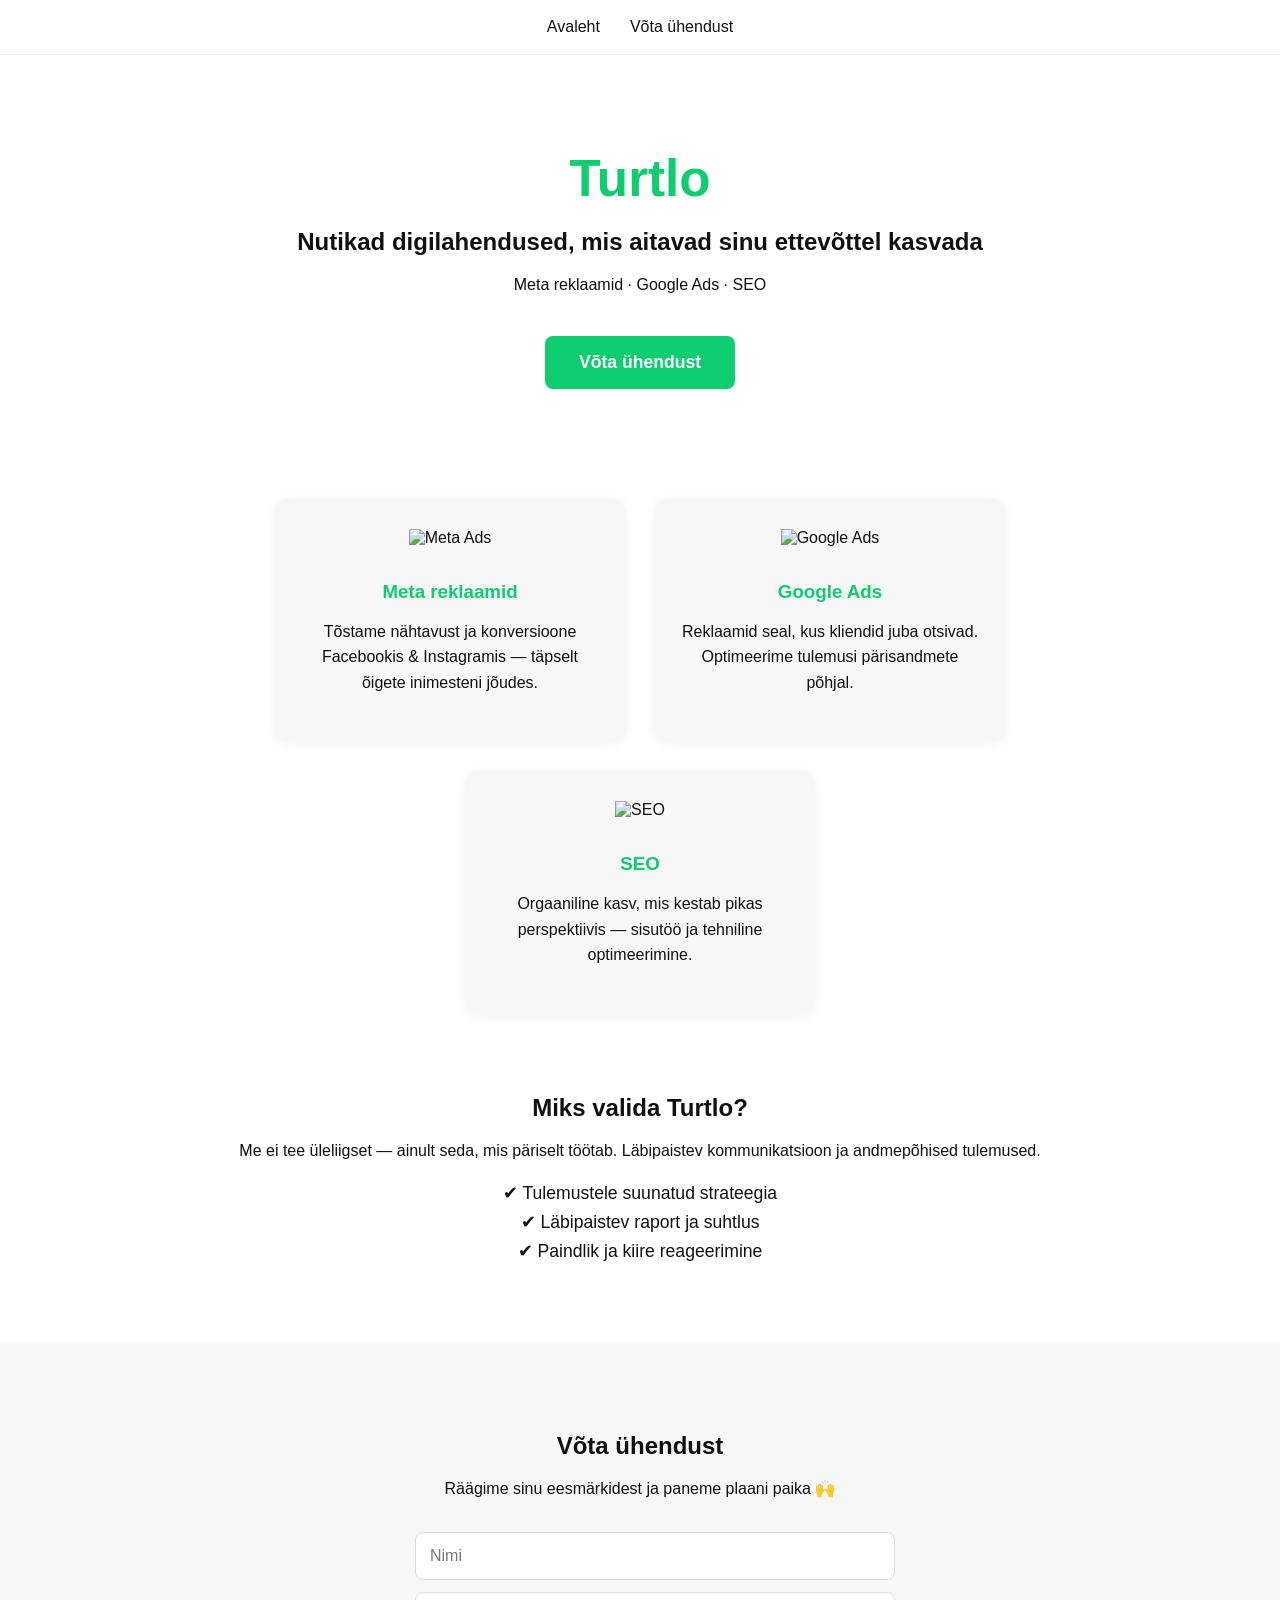
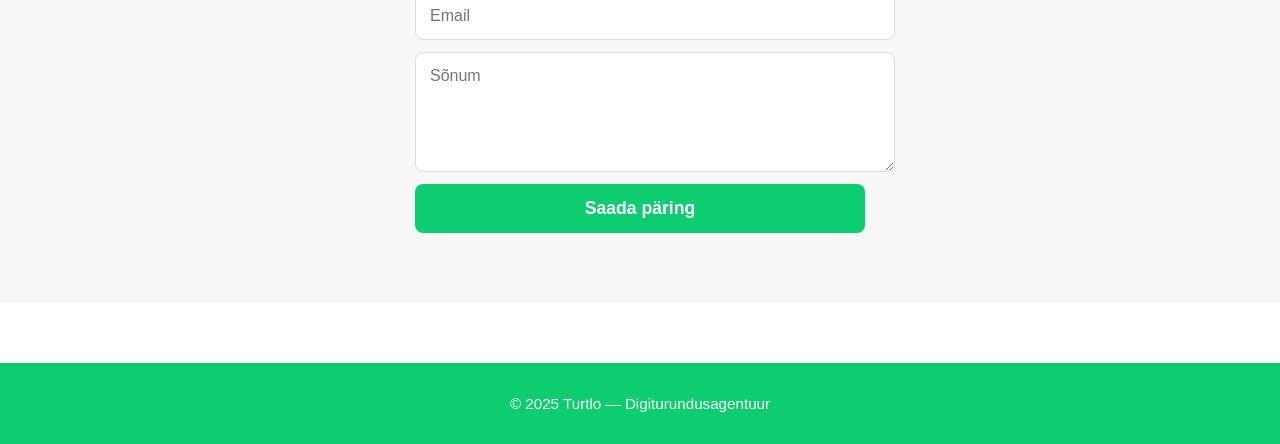
==== index.html @ 81ad3cd6 "uuendatud disain + navbar + kontaktivorm" ====
<!DOCTYPE html>
<html lang="et">
<head>
    <meta charset="UTF-8">
    <meta name="viewport" content="width=device-width, initial-scale=1.0">
    <title>Turtlo – Digiturundusagentuur</title>
    <style>
        body {
            margin: 0;
            font-family: 'Poppins', sans-serif;
            background: #ffffff;
            color: #111;
        }

        html {
            scroll-behavior: smooth;
        }

        /* NAVIGATION */
        .navbar {
            display: flex;
            justify-content: center;
            gap: 30px;
            padding: 18px;
            position: sticky;
            top: 0;
            background: white;
            border-bottom: 1px solid #eee;
            z-index: 100;
        }

        .navbar a {
            text-decoration: none;
            color: #111;
            font-weight: 500;
            font-size: 1rem;
        }

        .navbar a:hover {
            color: #0ECC70;
        }

        /* HERO */
        header {
            padding: 60px 20px;
            text-align: center;
            max-width: 850px;
            margin: auto;
        }

        h1 {
            font-size: 3.2rem;
            margin-bottom: 10px;
            color: #0ECC70;
        }

        h2 {
            margin-bottom: 15px;
        }

        p {
            line-height: 1.6;
        }

        .cta {
            display: inline-block;
            margin-top: 22px;
            background: #0ECC70;
            color: white;
            padding: 16px 34px;
            font-size: 1.1rem;
            border-radius: 8px;
            text-decoration: none;
            font-weight: 600;
        }

        .cta:hover {
            opacity: 0.9;
        }

        /* SERVICES */
        .services {
            display: flex;
            justify-content: center;
            gap: 30px;
            margin: 50px auto;
            max-width: 1100px;
            flex-wrap: wrap;
        }

        .card {
            background: #f7f7f7;
            width: 300px;
            padding: 30px 25px;
            border-radius: 12px;
            text-align: center;
            box-shadow: 0 2px 12px rgba(0,0,0,0.06);
        }

        .card img {
            margin-bottom: 15px;
        }

        .card h3 {
            color: #0ECC70;
            margin-bottom: 12px;
        }

        /* WHY */
        .why {
            max-width: 900px;
            margin: 80px auto;
            text-align: center;
            padding: 0 20px;
        }

        .why ul {
            list-style: none;
            padding: 0;
            margin-top: 20px;
            font-size: 1.1rem;
        }

        .why li {
            margin: 8px 0;
        }

        /* CONTACT FORM */
        .contact {
            background: #f7f7f7;
            padding: 70px 20px;
            text-align: center;
        }

        form {
            max-width: 450px;
            margin: 30px auto 0;
            display: flex;
            flex-direction: column;
            gap: 12px;
        }

        input, textarea {
            padding: 14px;
            border: 1px solid #ddd;
            border-radius: 8px;
            font-size: 1rem;
            width: 100%;
            font-family: inherit;
        }

        button {
            background: #0ECC70;
            color: white;
            border: none;
            padding: 14px;
            font-size: 1.1rem;
            border-radius: 8px;
            cursor: pointer;
            font-weight: 600;
        }

        button:hover {
            opacity: 0.9;
        }

        /* FOOTER */
        footer {
            background: #0ECC70;
            color: white;
            padding: 32px;
            text-align: center;
            font-size: 0.95rem;
            margin-top: 60px;
        }
    </style>
</head>
<body>

    <nav class="navbar">
        <a href="#">Avaleht</a>
        <a href="#contact">Võta ühendust</a>
    </nav>

    <header>
        <h1>Turtlo</h1>
        <h2>Nutikad digilahendused, mis aitavad sinu ettevõttel kasvada</h2>
        <p>Meta reklaamid · Google Ads · SEO</p>
        <a class="cta" href="#contact">Võta ühendust</a>
    </header>

    <section class="services">
        <div class="card">
            <img src="https://cdn-icons-png.flaticon.com/512/124/124010.png" width="60" alt="Meta Ads">
            <h3>Meta reklaamid</h3>
            <p>Tõstame nähtavust ja konversioone Facebookis & Instagramis — täpselt õigete inimesteni jõudes.</p>
        </div>
        <div class="card">
            <img src="https://cdn-icons-png.flaticon.com/512/300/300221.png" width="60" alt="Google Ads">
            <h3>Google Ads</h3>
            <p>Reklaamid seal, kus kliendid juba otsivad. Optimeerime tulemusi pärisandmete põhjal.</p>
        </div>
        <div class="card">
            <img src="https://cdn-icons-png.flaticon.com/512/1006/1006771.png" width="60" alt="SEO">
            <h3>SEO</h3>
            <p>Orgaaniline kasv, mis kestab pikas perspektiivis — sisutöö ja tehniline optimeerimine.</p>
        </div>
    </section>

    <section class="why">
        <h2>Miks valida Turtlo?</h2>
        <p>Me ei tee üleliigset — ainult seda, mis päriselt töötab. Läbipaistev kommunikatsioon ja andmepõhised tulemused.</p>
        <ul>
            <li>✔ Tulemustele suunatud strateegia</li>
            <li>✔ Läbipaistev raport ja suhtlus</li>
            <li>✔ Paindlik ja kiire reageerimine</li>
        </ul>
    </section>

    <section id="contact" class="contact">
        <h2>Võta ühendust</h2>
        <p>Räägime sinu eesmärkidest ja paneme plaani paika 🙌</p>

        <!-- Asenda "yourFormID" Formspree URL-iga -->
        <form action="https://formspree.io/f/yourFormID" method="POST">
            <input type="text" name="name" placeholder="Nimi" required>
            <input type="email" name="email" placeholder="Email" required>
            <textarea name="message" placeholder="Sõnum" rows="5" required></textarea>
            <button type="submit">Saada päring</button>
        </form>
    </section>

    <footer>
        © 2025 Turtlo — Digiturundusagentuur
    </footer>

</body>
</html>
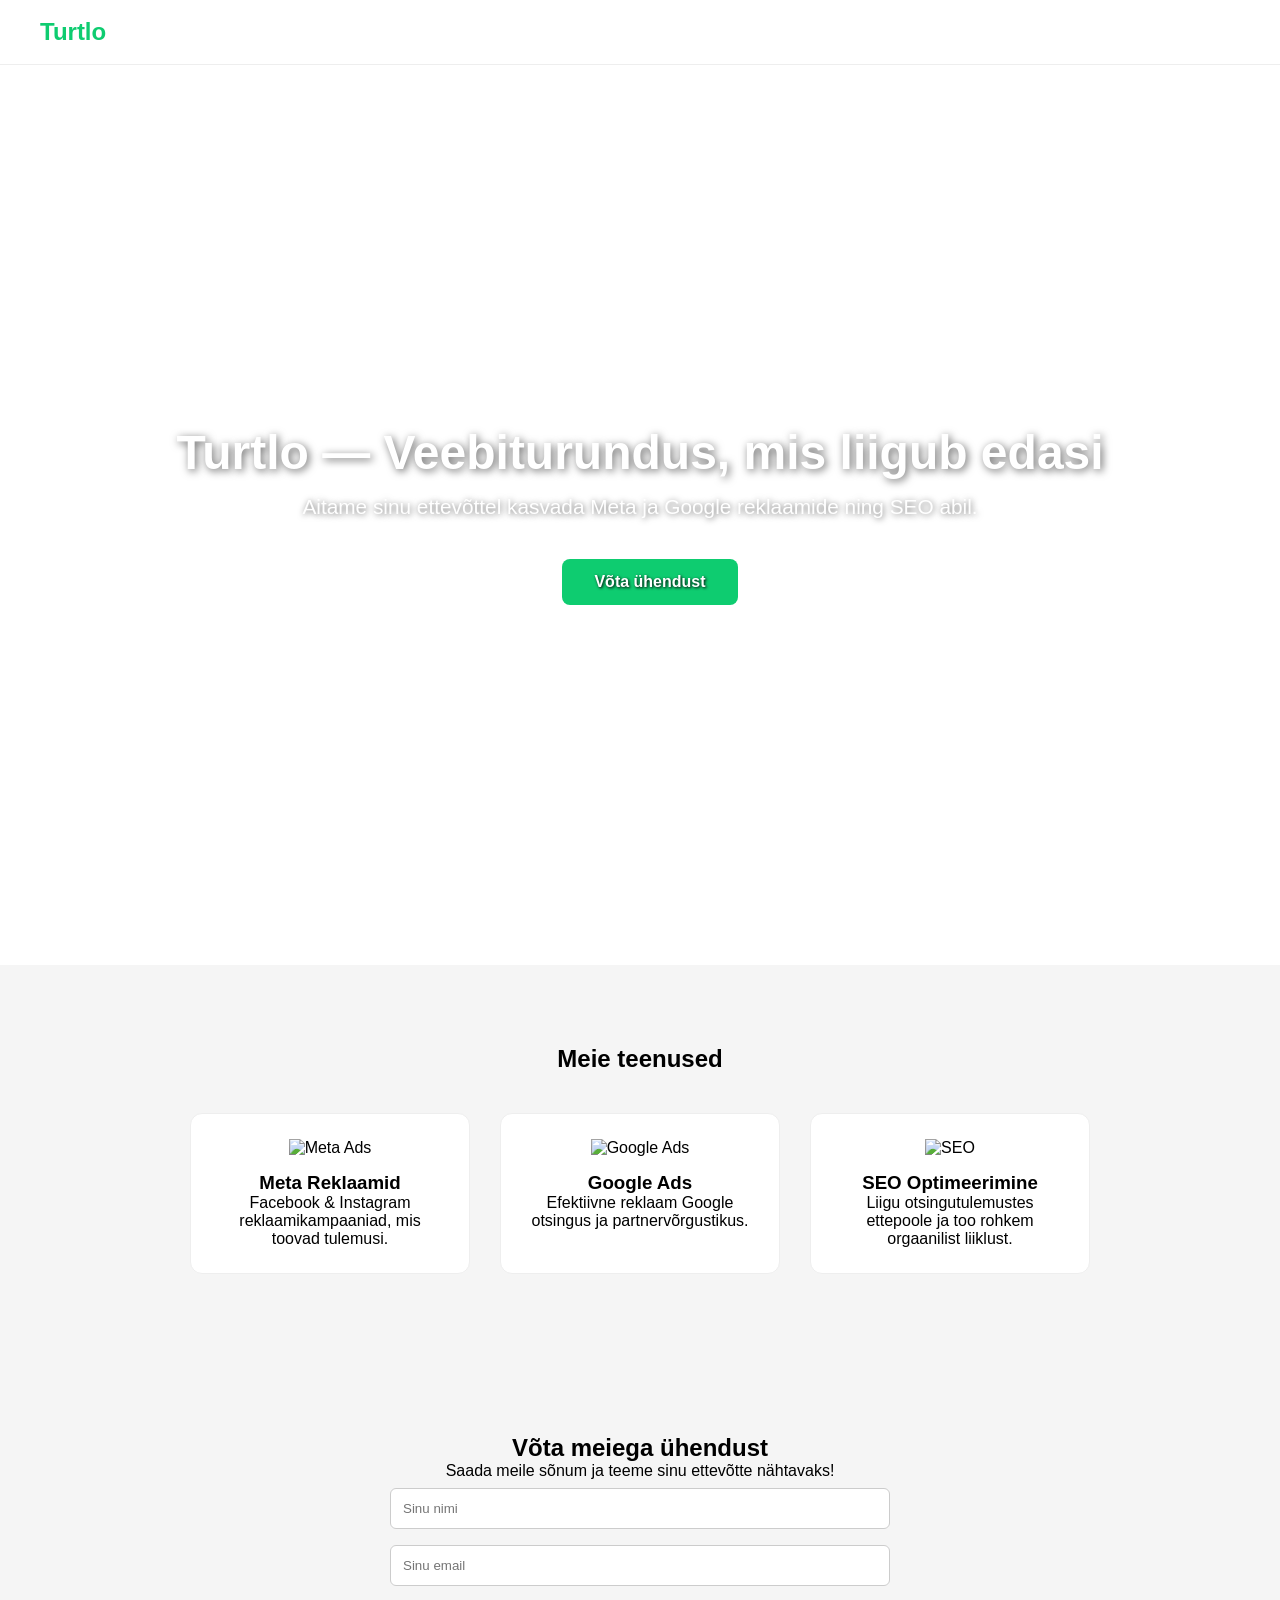
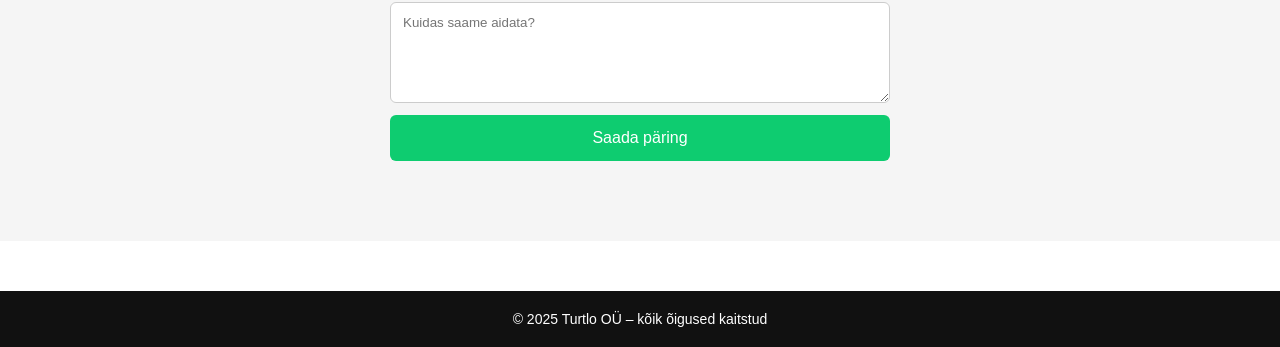
==== commit a0353bbf: "uus disain, teksti parandused, nuppude sättimine, jms" ====
--- a/index.html
+++ b/index.html
@@ -1,238 +1,242 @@
 <!DOCTYPE html>
 <html lang="et">
 <head>
-    <meta charset="UTF-8">
-    <meta name="viewport" content="width=device-width, initial-scale=1.0">
-    <title>Turtlo – Digiturundusagentuur</title>
-    <style>
-        body {
-            margin: 0;
-            font-family: 'Poppins', sans-serif;
-            background: #ffffff;
-            color: #111;
-        }
-
-        html {
-            scroll-behavior: smooth;
-        }
-
-        /* NAVIGATION */
-        .navbar {
-            display: flex;
-            justify-content: center;
-            gap: 30px;
-            padding: 18px;
-            position: sticky;
-            top: 0;
-            background: white;
-            border-bottom: 1px solid #eee;
-            z-index: 100;
-        }
-
-        .navbar a {
-            text-decoration: none;
-            color: #111;
-            font-weight: 500;
-            font-size: 1rem;
-        }
-
-        .navbar a:hover {
-            color: #0ECC70;
-        }
-
-        /* HERO */
-        header {
-            padding: 60px 20px;
-            text-align: center;
-            max-width: 850px;
-            margin: auto;
-        }
-
-        h1 {
-            font-size: 3.2rem;
-            margin-bottom: 10px;
-            color: #0ECC70;
-        }
-
-        h2 {
-            margin-bottom: 15px;
-        }
-
-        p {
-            line-height: 1.6;
-        }
-
-        .cta {
-            display: inline-block;
-            margin-top: 22px;
-            background: #0ECC70;
-            color: white;
-            padding: 16px 34px;
-            font-size: 1.1rem;
-            border-radius: 8px;
-            text-decoration: none;
-            font-weight: 600;
-        }
-
-        .cta:hover {
-            opacity: 0.9;
-        }
-
-        /* SERVICES */
-        .services {
-            display: flex;
-            justify-content: center;
-            gap: 30px;
-            margin: 50px auto;
-            max-width: 1100px;
-            flex-wrap: wrap;
-        }
-
-        .card {
-            background: #f7f7f7;
-            width: 300px;
-            padding: 30px 25px;
-            border-radius: 12px;
-            text-align: center;
-            box-shadow: 0 2px 12px rgba(0,0,0,0.06);
-        }
-
-        .card img {
-            margin-bottom: 15px;
-        }
-
-        .card h3 {
-            color: #0ECC70;
-            margin-bottom: 12px;
-        }
-
-        /* WHY */
-        .why {
-            max-width: 900px;
-            margin: 80px auto;
-            text-align: center;
-            padding: 0 20px;
-        }
-
-        .why ul {
-            list-style: none;
-            padding: 0;
-            margin-top: 20px;
-            font-size: 1.1rem;
-        }
-
-        .why li {
-            margin: 8px 0;
-        }
-
-        /* CONTACT FORM */
-        .contact {
-            background: #f7f7f7;
-            padding: 70px 20px;
-            text-align: center;
-        }
-
-        form {
-            max-width: 450px;
-            margin: 30px auto 0;
-            display: flex;
-            flex-direction: column;
-            gap: 12px;
-        }
-
-        input, textarea {
-            padding: 14px;
-            border: 1px solid #ddd;
-            border-radius: 8px;
-            font-size: 1rem;
-            width: 100%;
-            font-family: inherit;
-        }
-
-        button {
-            background: #0ECC70;
-            color: white;
-            border: none;
-            padding: 14px;
-            font-size: 1.1rem;
-            border-radius: 8px;
-            cursor: pointer;
-            font-weight: 600;
-        }
-
-        button:hover {
-            opacity: 0.9;
-        }
-
-        /* FOOTER */
-        footer {
-            background: #0ECC70;
-            color: white;
-            padding: 32px;
-            text-align: center;
-            font-size: 0.95rem;
-            margin-top: 60px;
-        }
-    </style>
+<meta charset="UTF-8">
+<meta name="viewport" content="width=device-width, initial-scale=1.0">
+<title>Turtlo – Veebiturundusagentuur</title>
+<meta name="description" content="Turtlo aitab sinu ettevõttel kasvada Meta reklaamide, Google reklaamide ja SEO-ga. Võta ühendust!">
+<style>
+* {
+    margin: 0;
+    padding: 0;
+    box-sizing: border-box;
+    font-family: Arial, sans-serif;
+}
+html {
+    scroll-behavior: smooth;
+}
+
+.navbar {
+    display: flex;
+    justify-content: space-between;
+    align-items: center;
+    padding: 18px 40px;
+    position: sticky;
+    top: 0;
+    background: rgba(255,255,255,0.95);
+    border-bottom: 1px solid #eee;
+    z-index: 100;
+}
+.navbar .brand {
+    font-weight: bold;
+    font-size: 1.5rem;
+    color: #0ECC70;
+    text-decoration: none;
+}
+.navbar .nav-links a {
+    text-decoration: none;
+    color: #111;
+    font-weight: 500;
+    font-size: 1rem;
+    margin-left: 20px;
+}
+.navbar .nav-links a:hover {
+    color: #0ECC70;
+}
+
+
+.cta-btn {
+    display: inline-block;
+    margin-left: 20px;
+    padding: 14px 32px;
+    background-color: #0ECC70;
+    color: white;
+    text-decoration: none;
+    border-radius: 8px;
+    font-weight: bold;
+    transition: all 0.3s ease;
+    text-shadow: 1px 1px 3px black; 
+}
+.cta-btn:hover {
+    background-color: #10bb65;
+    transform: scale(1.05);
+}
+
+
+.hero {
+    position: relative;
+    text-align: center;
+    color: white;
+    height: 100vh;
+    display: flex;
+    flex-direction: column;
+    justify-content: center;
+    align-items: center;
+    overflow: hidden;
+}
+.hero video {
+    position: absolute;
+    top: 50%;
+    left: 50%;
+    min-width: 100%;
+    min-height: 100%;
+    width: auto;
+    height: auto;
+    z-index: -1;
+    transform: translate(-50%, -50%);
+    object-fit: cover;
+    filter: brightness(0.5);
+}
+.hero h1 {
+    font-size: 3rem;
+    text-shadow: 2px 2px 8px rgba(0,0,0,0.6);
+}
+.hero p {
+    margin-top: 15px;
+    font-size: 1.3rem;
+    text-shadow: 1px 1px 6px rgba(0,0,0,0.6);
+}
+
+.hero .cta-btn {
+    margin-top: 40px; 
+    padding: 14px 32px;
+    background-color: #0ECC70;
+    color: rgb(255, 255, 255);
+    border-radius: 8px;
+    font-weight: bold;
+    text-shadow: 1px 1px 3px black;  
+}
+.hero .cta-btn:hover {
+    background-color: #10bb65;
+    transform: scale(1.05);
+}
+
+
+.section {
+    padding: 80px 20px;
+    text-align: center;
+    background-color: #f5f5f5;
+}
+
+
+.services {
+    display: flex;
+    justify-content: center;
+    flex-wrap: wrap;
+    gap: 30px;
+    margin-top: 40px;
+}
+.service-card {
+    width: 280px;
+    padding: 25px;
+    background: white;
+    border-radius: 12px;
+    border: 1px solid #eee;
+    transition: 0.3s ease;
+}
+.service-card:hover {
+    transform: translateY(-6px);
+    border-color: #0ecc70;
+}
+.service-card img {
+    width: 60px;
+    margin-bottom: 15px;
+}
+
+
+.contact-form {
+    max-width: 500px;
+    margin: 0 auto;
+}
+input, textarea {
+    width: 100%;
+    padding: 12px;
+    margin: 8px 0;
+    border: 1px solid #ccc;
+    border-radius: 6px;
+}
+button {
+    background: #0ecc70;
+    border: none;
+    padding: 14px;
+    width: 100%;
+    color: white;
+    font-size: 16px;
+    cursor: pointer;
+    border-radius: 6px;
+}
+button:hover {
+    background: #10bb65;
+}
+
+
+footer {
+    margin-top: 50px;
+    padding: 20px;
+    text-align: center;
+    background: #111;
+    color: white;
+    font-size: 14px;
+}
+</style>
 </head>
 <body>
 
-    <nav class="navbar">
-        <a href="#">Avaleht</a>
-        <a href="#contact">Võta ühendust</a>
-    </nav>
-
-    <header>
-        <h1>Turtlo</h1>
-        <h2>Nutikad digilahendused, mis aitavad sinu ettevõttel kasvada</h2>
-        <p>Meta reklaamid · Google Ads · SEO</p>
-        <a class="cta" href="#contact">Võta ühendust</a>
-    </header>
-
-    <section class="services">
-        <div class="card">
-            <img src="https://cdn-icons-png.flaticon.com/512/124/124010.png" width="60" alt="Meta Ads">
-            <h3>Meta reklaamid</h3>
-            <p>Tõstame nähtavust ja konversioone Facebookis & Instagramis — täpselt õigete inimesteni jõudes.</p>
+<nav class="navbar">
+    <a href="#" class="brand">Turtlo</a>
+    <div class="nav-links">
+    </div>
+</nav>
+
+<header class="hero">
+    <video autoplay muted loop playsinline>
+        <source src="video/vid.mp4" type="video/mp4">
+        Sinu brauser ei toeta videot.
+    </video>
+    <h1>Turtlo — Veebiturundus, mis liigub edasi</h1>
+    <p>Aitame sinu ettevõttel kasvada Meta ja Google reklaamide ning SEO abil.</p>
+    <a href="#contact" class="cta-btn">Võta ühendust</a>
+</header>
+
+<section class="section">
+    <h2>Meie teenused</h2>
+    <div class="services">
+
+        <div class="service-card">
+            <img src="https://cdn-icons-png.flaticon.com/512/733/733547.png" alt="Meta Ads">
+            <h3>Meta Reklaamid</h3>
+            <p>Facebook & Instagram reklaamikampaaniad, mis toovad tulemusi.</p>
         </div>
-        <div class="card">
-            <img src="https://cdn-icons-png.flaticon.com/512/300/300221.png" width="60" alt="Google Ads">
+
+        <div class="service-card">
+            <img src="https://cdn-icons-png.flaticon.com/512/281/281769.png" alt="Google Ads">
             <h3>Google Ads</h3>
-            <p>Reklaamid seal, kus kliendid juba otsivad. Optimeerime tulemusi pärisandmete põhjal.</p>
+            <p>Efektiivne reklaam Google otsingus ja partnervõrgustikus.</p>
         </div>
-        <div class="card">
-            <img src="https://cdn-icons-png.flaticon.com/512/1006/1006771.png" width="60" alt="SEO">
-            <h3>SEO</h3>
-            <p>Orgaaniline kasv, mis kestab pikas perspektiivis — sisutöö ja tehniline optimeerimine.</p>
+
+        <div class="service-card">
+            <img src="https://cdn-icons-png.flaticon.com/512/1006/1006771.png" alt="SEO">
+            <h3>SEO Optimeerimine</h3>
+            <p>Liigu otsingutulemustes ettepoole ja too rohkem orgaanilist liiklust.</p>
         </div>
-    </section>
-
-    <section class="why">
-        <h2>Miks valida Turtlo?</h2>
-        <p>Me ei tee üleliigset — ainult seda, mis päriselt töötab. Läbipaistev kommunikatsioon ja andmepõhised tulemused.</p>
-        <ul>
-            <li>✔ Tulemustele suunatud strateegia</li>
-            <li>✔ Läbipaistev raport ja suhtlus</li>
-            <li>✔ Paindlik ja kiire reageerimine</li>
-        </ul>
-    </section>
-
-    <section id="contact" class="contact">
-        <h2>Võta ühendust</h2>
-        <p>Räägime sinu eesmärkidest ja paneme plaani paika 🙌</p>
-
-        <!-- Asenda "yourFormID" Formspree URL-iga -->
-        <form action="https://formspree.io/f/yourFormID" method="POST">
-            <input type="text" name="name" placeholder="Nimi" required>
-            <input type="email" name="email" placeholder="Email" required>
-            <textarea name="message" placeholder="Sõnum" rows="5" required></textarea>
-            <button type="submit">Saada päring</button>
-        </form>
-    </section>
-
-    <footer>
-        © 2025 Turtlo — Digiturundusagentuur
-    </footer>
+    </div>
+</section>
+
+<section id="contact" class="section">
+    <h2>Võta meiega ühendust</h2>
+    <p>Saada meile sõnum ja teeme sinu ettevõtte nähtavaks!</p>
+
+    <form class="contact-form" action="https://formspree.io/f/ENTER-YOUR-ENDPOINT" method="POST">
+        <input type="text" name="name" placeholder="Sinu nimi" required>
+        <input type="email" name="email" placeholder="Sinu email" required>
+        <textarea name="message" rows="5" placeholder="Kuidas saame aidata?" required></textarea>
+        <button type="submit">Saada päring</button>
+    </form>
+</section>
+
+<footer>
+    © 2025 Turtlo OÜ – kõik õigused kaitstud
+</footer>
 
 </body>
 </html>
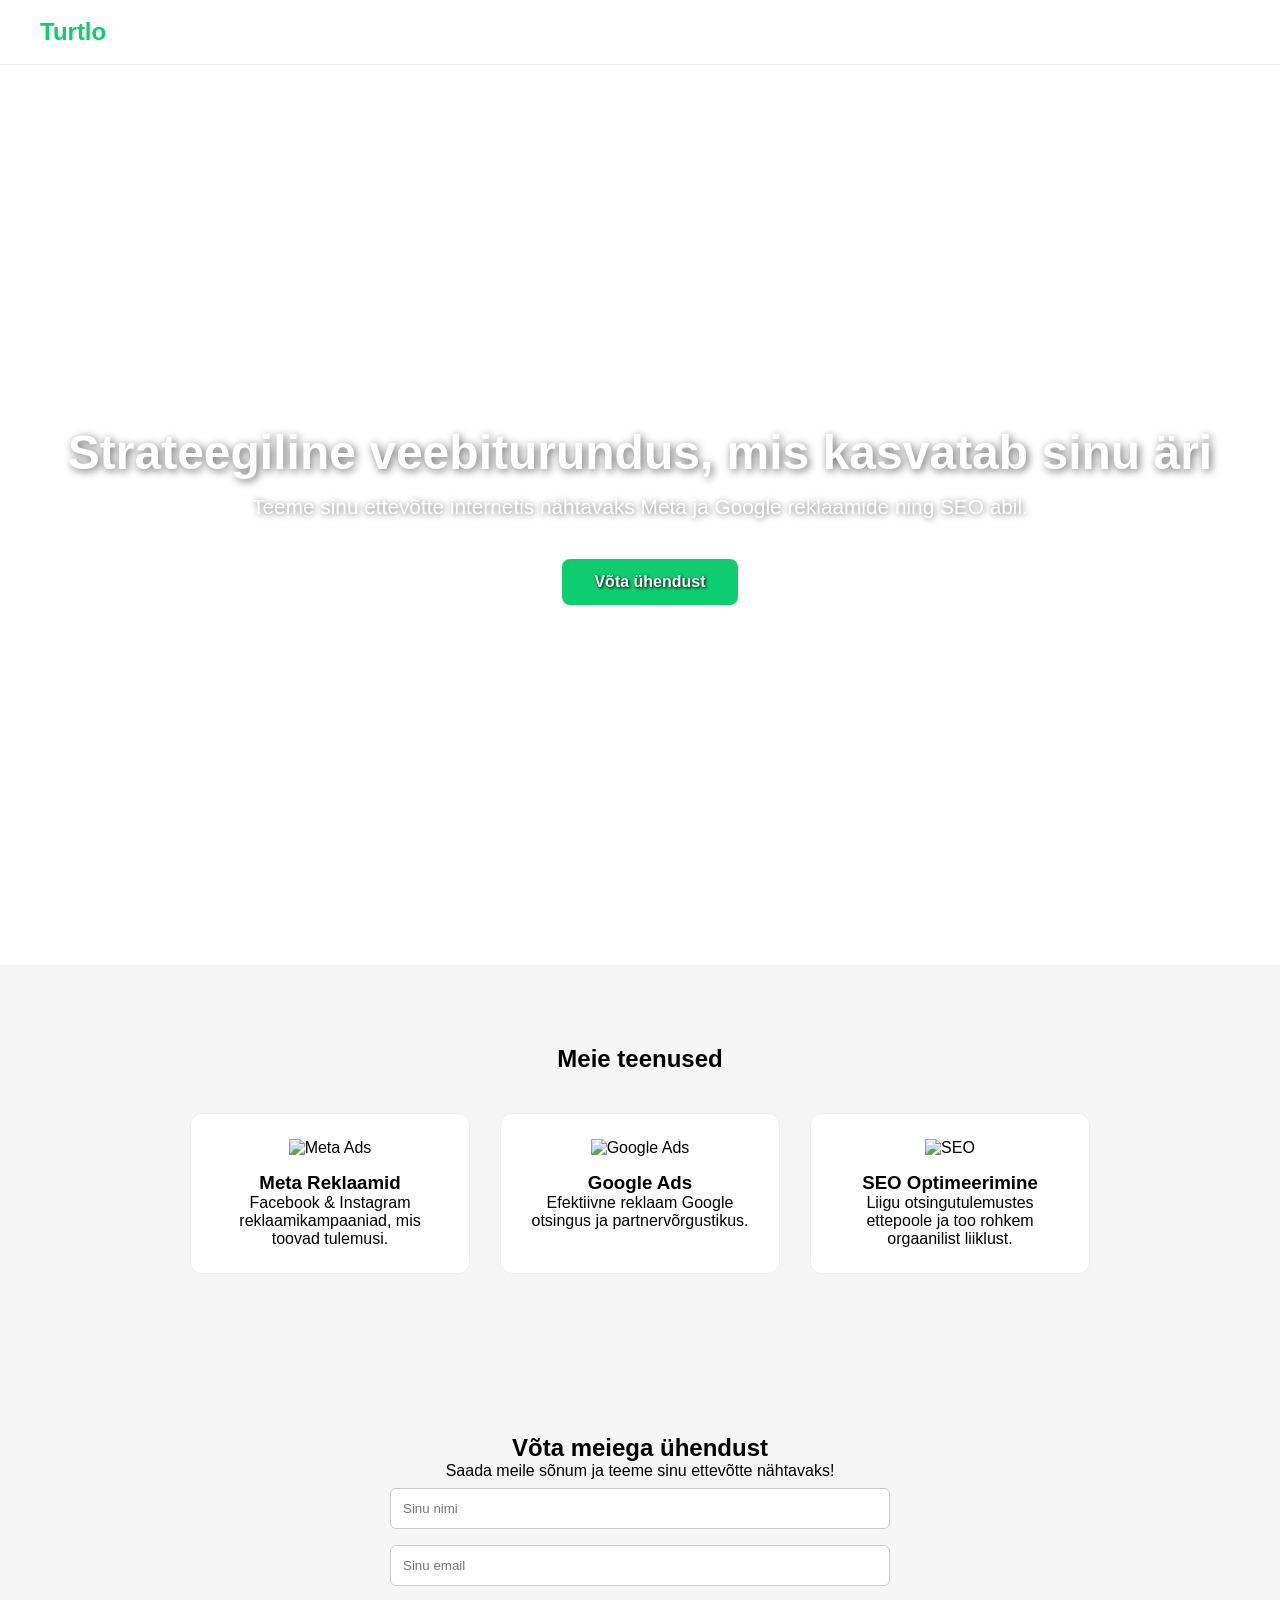
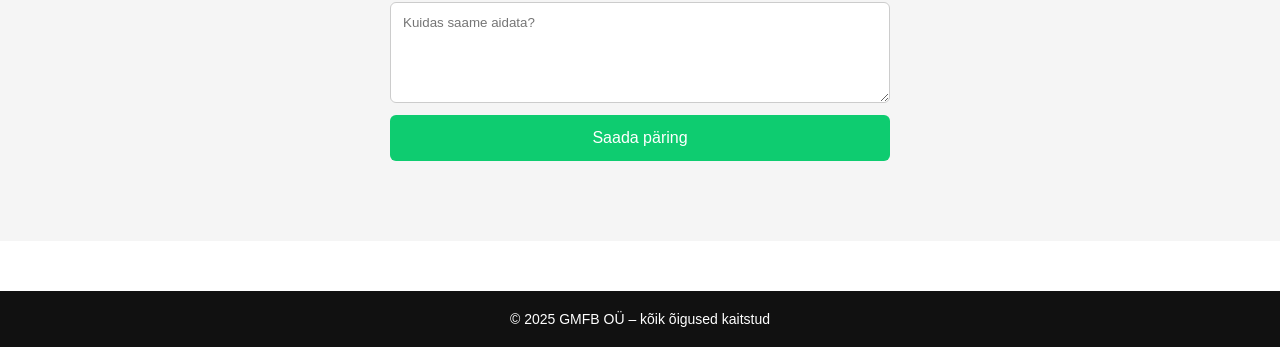
==== commit e9dc766b: "teksti parandused" ====
--- a/index.html
+++ b/index.html
@@ -193,8 +193,8 @@
         <source src="video/vid.mp4" type="video/mp4">
         Sinu brauser ei toeta videot.
     </video>
-    <h1>Turtlo — Veebiturundus, mis liigub edasi</h1>
-    <p>Aitame sinu ettevõttel kasvada Meta ja Google reklaamide ning SEO abil.</p>
+    <h1>Strateegiline veebiturundus, mis kasvatab sinu äri</h1>
+    <p>Teeme sinu ettevõtte internetis nähtavaks Meta ja Google reklaamide ning SEO abil.</p>
     <a href="#contact" class="cta-btn">Võta ühendust</a>
 </header>
 
@@ -235,7 +235,7 @@
 </section>
 
 <footer>
-    © 2025 Turtlo OÜ – kõik õigused kaitstud
+    © 2025 GMFB OÜ – kõik õigused kaitstud
 </footer>
 
 </body>
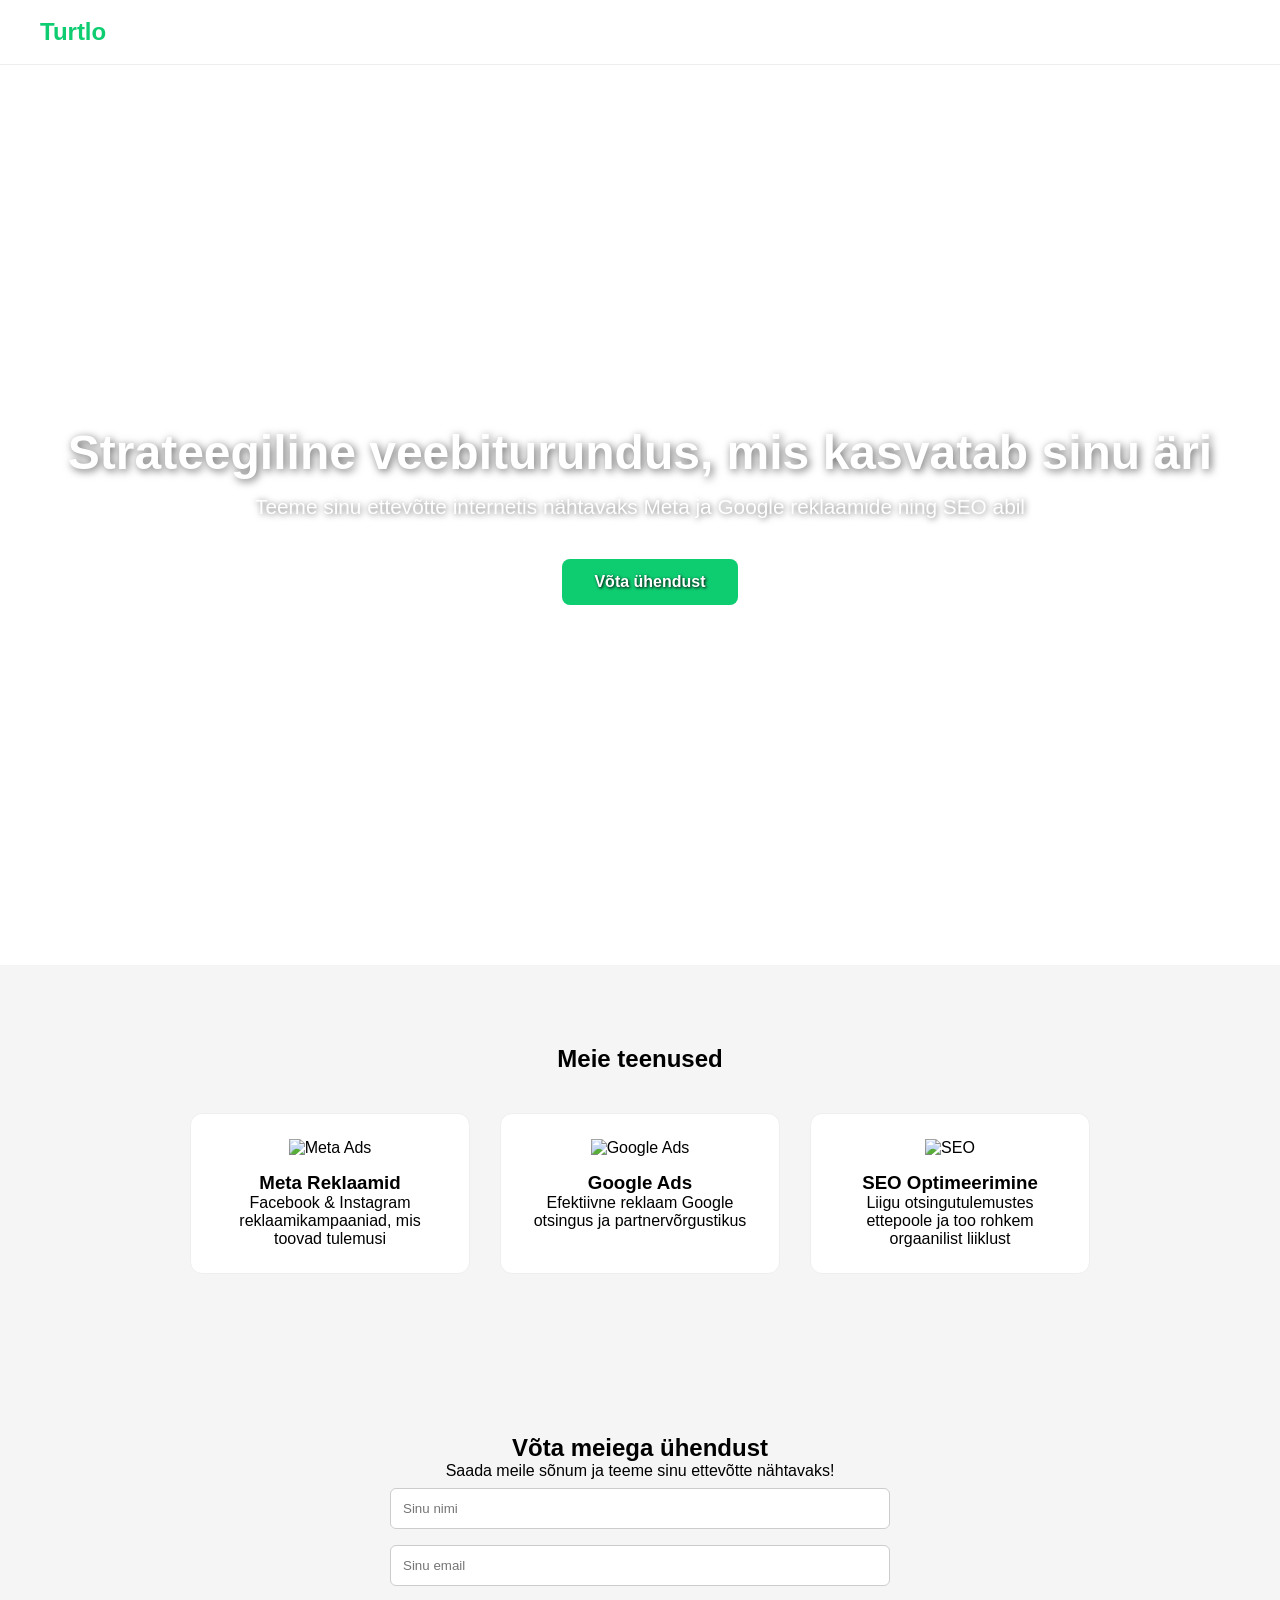
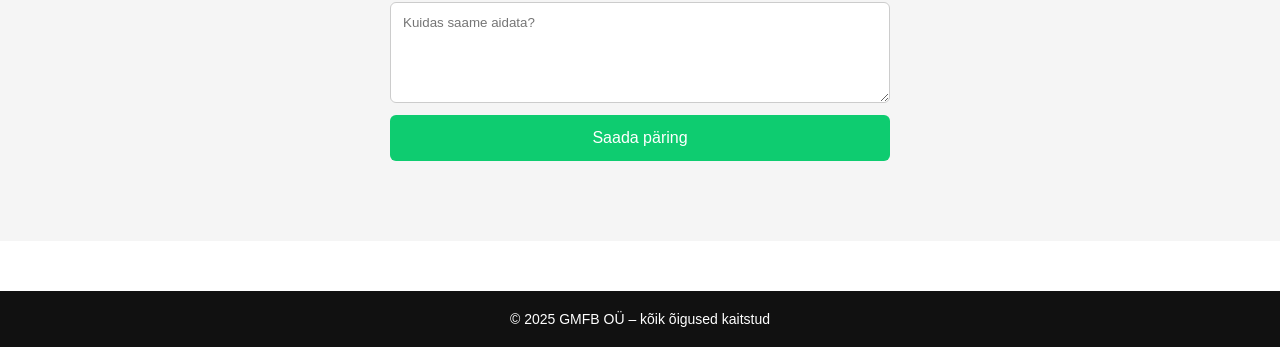
==== commit fe6616c5: "teksti parandused" ====
--- a/index.html
+++ b/index.html
@@ -194,7 +194,7 @@
         Sinu brauser ei toeta videot.
     </video>
     <h1>Strateegiline veebiturundus, mis kasvatab sinu äri</h1>
-    <p>Teeme sinu ettevõtte internetis nähtavaks Meta ja Google reklaamide ning SEO abil.</p>
+    <p>Teeme sinu ettevõtte internetis nähtavaks Meta ja Google reklaamide ning SEO abil</p>
     <a href="#contact" class="cta-btn">Võta ühendust</a>
 </header>
 
@@ -205,19 +205,19 @@
         <div class="service-card">
             <img src="https://cdn-icons-png.flaticon.com/512/733/733547.png" alt="Meta Ads">
             <h3>Meta Reklaamid</h3>
-            <p>Facebook & Instagram reklaamikampaaniad, mis toovad tulemusi.</p>
+            <p>Facebook & Instagram reklaamikampaaniad, mis toovad tulemusi</p>
         </div>
 
         <div class="service-card">
             <img src="https://cdn-icons-png.flaticon.com/512/281/281769.png" alt="Google Ads">
             <h3>Google Ads</h3>
-            <p>Efektiivne reklaam Google otsingus ja partnervõrgustikus.</p>
+            <p>Efektiivne reklaam Google otsingus ja partnervõrgustikus</p>
         </div>
 
         <div class="service-card">
             <img src="https://cdn-icons-png.flaticon.com/512/1006/1006771.png" alt="SEO">
             <h3>SEO Optimeerimine</h3>
-            <p>Liigu otsingutulemustes ettepoole ja too rohkem orgaanilist liiklust.</p>
+            <p>Liigu otsingutulemustes ettepoole ja too rohkem orgaanilist liiklust</p>
         </div>
     </div>
 </section>
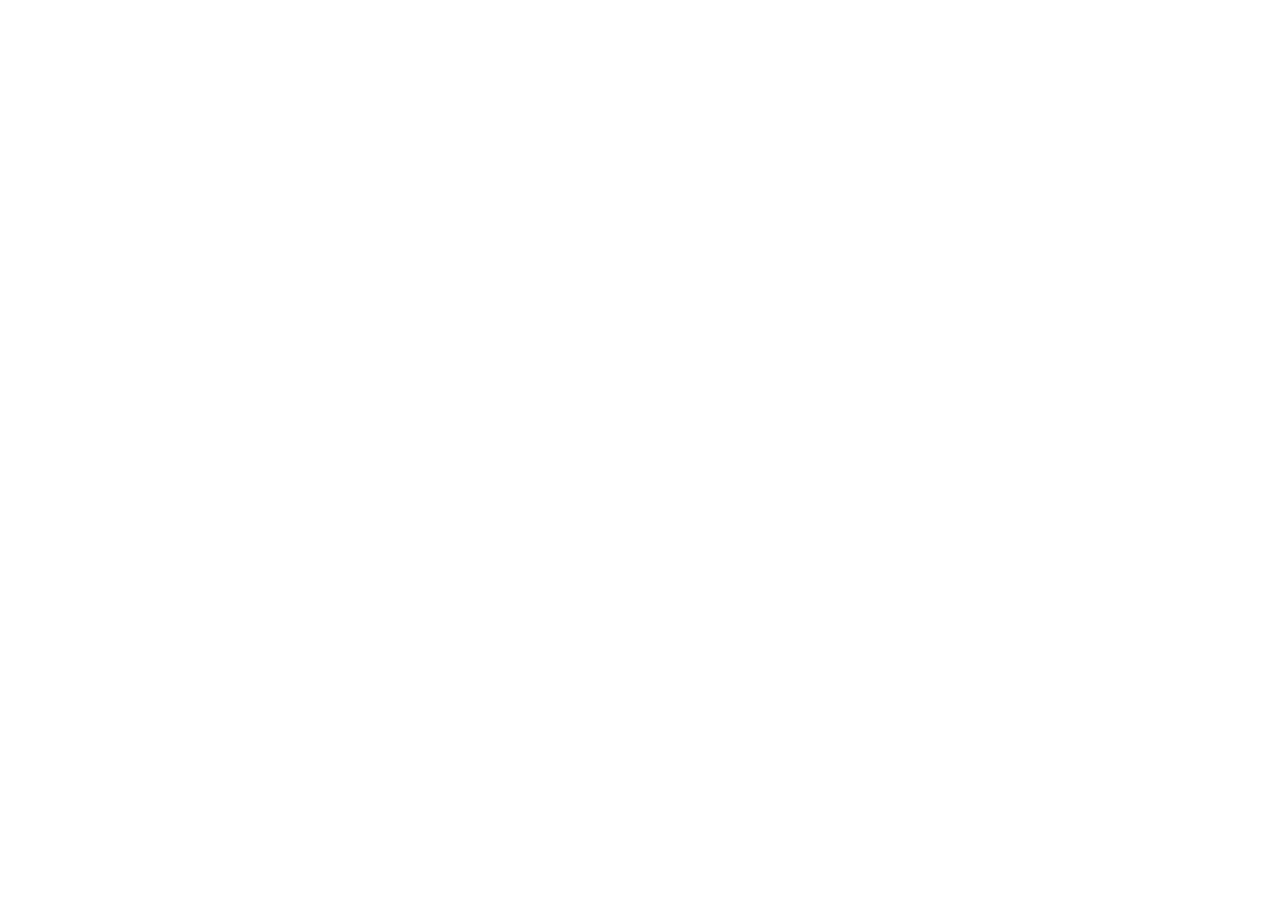
==== commit 20cac7fa: "Uus veebileht" ====
--- a/index.html
+++ b/index.html
@@ -1,242 +1,15 @@
-<!DOCTYPE html>
-<html lang="et">
-<head>
-<meta charset="UTF-8">
-<meta name="viewport" content="width=device-width, initial-scale=1.0">
-<title>Turtlo – Veebiturundusagentuur</title>
-<meta name="description" content="Turtlo aitab sinu ettevõttel kasvada Meta reklaamide, Google reklaamide ja SEO-ga. Võta ühendust!">
-<style>
-* {
-    margin: 0;
-    padding: 0;
-    box-sizing: border-box;
-    font-family: Arial, sans-serif;
-}
-html {
-    scroll-behavior: smooth;
-}
 
-.navbar {
-    display: flex;
-    justify-content: space-between;
-    align-items: center;
-    padding: 18px 40px;
-    position: sticky;
-    top: 0;
-    background: rgba(255,255,255,0.95);
-    border-bottom: 1px solid #eee;
-    z-index: 100;
-}
-.navbar .brand {
-    font-weight: bold;
-    font-size: 1.5rem;
-    color: #0ECC70;
-    text-decoration: none;
-}
-.navbar .nav-links a {
-    text-decoration: none;
-    color: #111;
-    font-weight: 500;
-    font-size: 1rem;
-    margin-left: 20px;
-}
-.navbar .nav-links a:hover {
-    color: #0ECC70;
-}
+  <!DOCTYPE html>
+  <html lang="en">
+    <head>
+      <meta charset="UTF-8" />
+      <meta name="viewport" content="width=device-width, initial-scale=1.0" />
+      <title>Website for Turtlo AI</title>
+    </head>
 
-
-.cta-btn {
-    display: inline-block;
-    margin-left: 20px;
-    padding: 14px 32px;
-    background-color: #0ECC70;
-    color: white;
-    text-decoration: none;
-    border-radius: 8px;
-    font-weight: bold;
-    transition: all 0.3s ease;
-    text-shadow: 1px 1px 3px black; 
-}
-.cta-btn:hover {
-    background-color: #10bb65;
-    transform: scale(1.05);
-}
-
-
-.hero {
-    position: relative;
-    text-align: center;
-    color: white;
-    height: 100vh;
-    display: flex;
-    flex-direction: column;
-    justify-content: center;
-    align-items: center;
-    overflow: hidden;
-}
-.hero video {
-    position: absolute;
-    top: 50%;
-    left: 50%;
-    min-width: 100%;
-    min-height: 100%;
-    width: auto;
-    height: auto;
-    z-index: -1;
-    transform: translate(-50%, -50%);
-    object-fit: cover;
-    filter: brightness(0.5);
-}
-.hero h1 {
-    font-size: 3rem;
-    text-shadow: 2px 2px 8px rgba(0,0,0,0.6);
-}
-.hero p {
-    margin-top: 15px;
-    font-size: 1.3rem;
-    text-shadow: 1px 1px 6px rgba(0,0,0,0.6);
-}
-
-.hero .cta-btn {
-    margin-top: 40px; 
-    padding: 14px 32px;
-    background-color: #0ECC70;
-    color: rgb(255, 255, 255);
-    border-radius: 8px;
-    font-weight: bold;
-    text-shadow: 1px 1px 3px black;  
-}
-.hero .cta-btn:hover {
-    background-color: #10bb65;
-    transform: scale(1.05);
-}
-
-
-.section {
-    padding: 80px 20px;
-    text-align: center;
-    background-color: #f5f5f5;
-}
-
-
-.services {
-    display: flex;
-    justify-content: center;
-    flex-wrap: wrap;
-    gap: 30px;
-    margin-top: 40px;
-}
-.service-card {
-    width: 280px;
-    padding: 25px;
-    background: white;
-    border-radius: 12px;
-    border: 1px solid #eee;
-    transition: 0.3s ease;
-}
-.service-card:hover {
-    transform: translateY(-6px);
-    border-color: #0ecc70;
-}
-.service-card img {
-    width: 60px;
-    margin-bottom: 15px;
-}
-
-
-.contact-form {
-    max-width: 500px;
-    margin: 0 auto;
-}
-input, textarea {
-    width: 100%;
-    padding: 12px;
-    margin: 8px 0;
-    border: 1px solid #ccc;
-    border-radius: 6px;
-}
-button {
-    background: #0ecc70;
-    border: none;
-    padding: 14px;
-    width: 100%;
-    color: white;
-    font-size: 16px;
-    cursor: pointer;
-    border-radius: 6px;
-}
-button:hover {
-    background: #10bb65;
-}
-
-
-footer {
-    margin-top: 50px;
-    padding: 20px;
-    text-align: center;
-    background: #111;
-    color: white;
-    font-size: 14px;
-}
-</style>
-</head>
-<body>
-
-<nav class="navbar">
-    <a href="#" class="brand">Turtlo</a>
-    <div class="nav-links">
-    </div>
-</nav>
-
-<header class="hero">
-    <video autoplay muted loop playsinline>
-        <source src="video/vid.mp4" type="video/mp4">
-        Sinu brauser ei toeta videot.
-    </video>
-    <h1>Strateegiline veebiturundus, mis kasvatab sinu äri</h1>
-    <p>Teeme sinu ettevõtte internetis nähtavaks Meta ja Google reklaamide ning SEO abil</p>
-    <a href="#contact" class="cta-btn">Võta ühendust</a>
-</header>
-
-<section class="section">
-    <h2>Meie teenused</h2>
-    <div class="services">
-
-        <div class="service-card">
-            <img src="https://cdn-icons-png.flaticon.com/512/733/733547.png" alt="Meta Ads">
-            <h3>Meta Reklaamid</h3>
-            <p>Facebook & Instagram reklaamikampaaniad, mis toovad tulemusi</p>
-        </div>
-
-        <div class="service-card">
-            <img src="https://cdn-icons-png.flaticon.com/512/281/281769.png" alt="Google Ads">
-            <h3>Google Ads</h3>
-            <p>Efektiivne reklaam Google otsingus ja partnervõrgustikus</p>
-        </div>
-
-        <div class="service-card">
-            <img src="https://cdn-icons-png.flaticon.com/512/1006/1006771.png" alt="SEO">
-            <h3>SEO Optimeerimine</h3>
-            <p>Liigu otsingutulemustes ettepoole ja too rohkem orgaanilist liiklust</p>
-        </div>
-    </div>
-</section>
-
-<section id="contact" class="section">
-    <h2>Võta meiega ühendust</h2>
-    <p>Saada meile sõnum ja teeme sinu ettevõtte nähtavaks!</p>
-
-    <form class="contact-form" action="https://formspree.io/f/ENTER-YOUR-ENDPOINT" method="POST">
-        <input type="text" name="name" placeholder="Sinu nimi" required>
-        <input type="email" name="email" placeholder="Sinu email" required>
-        <textarea name="message" rows="5" placeholder="Kuidas saame aidata?" required></textarea>
-        <button type="submit">Saada päring</button>
-    </form>
-</section>
-
-<footer>
-    © 2025 GMFB OÜ – kõik õigused kaitstud
-</footer>
-
-</body>
-</html>
+    <body>
+      <div id="root"></div>
+      <script type="module" src="/src/main.tsx"></script>
+    </body>
+  </html>
+  
